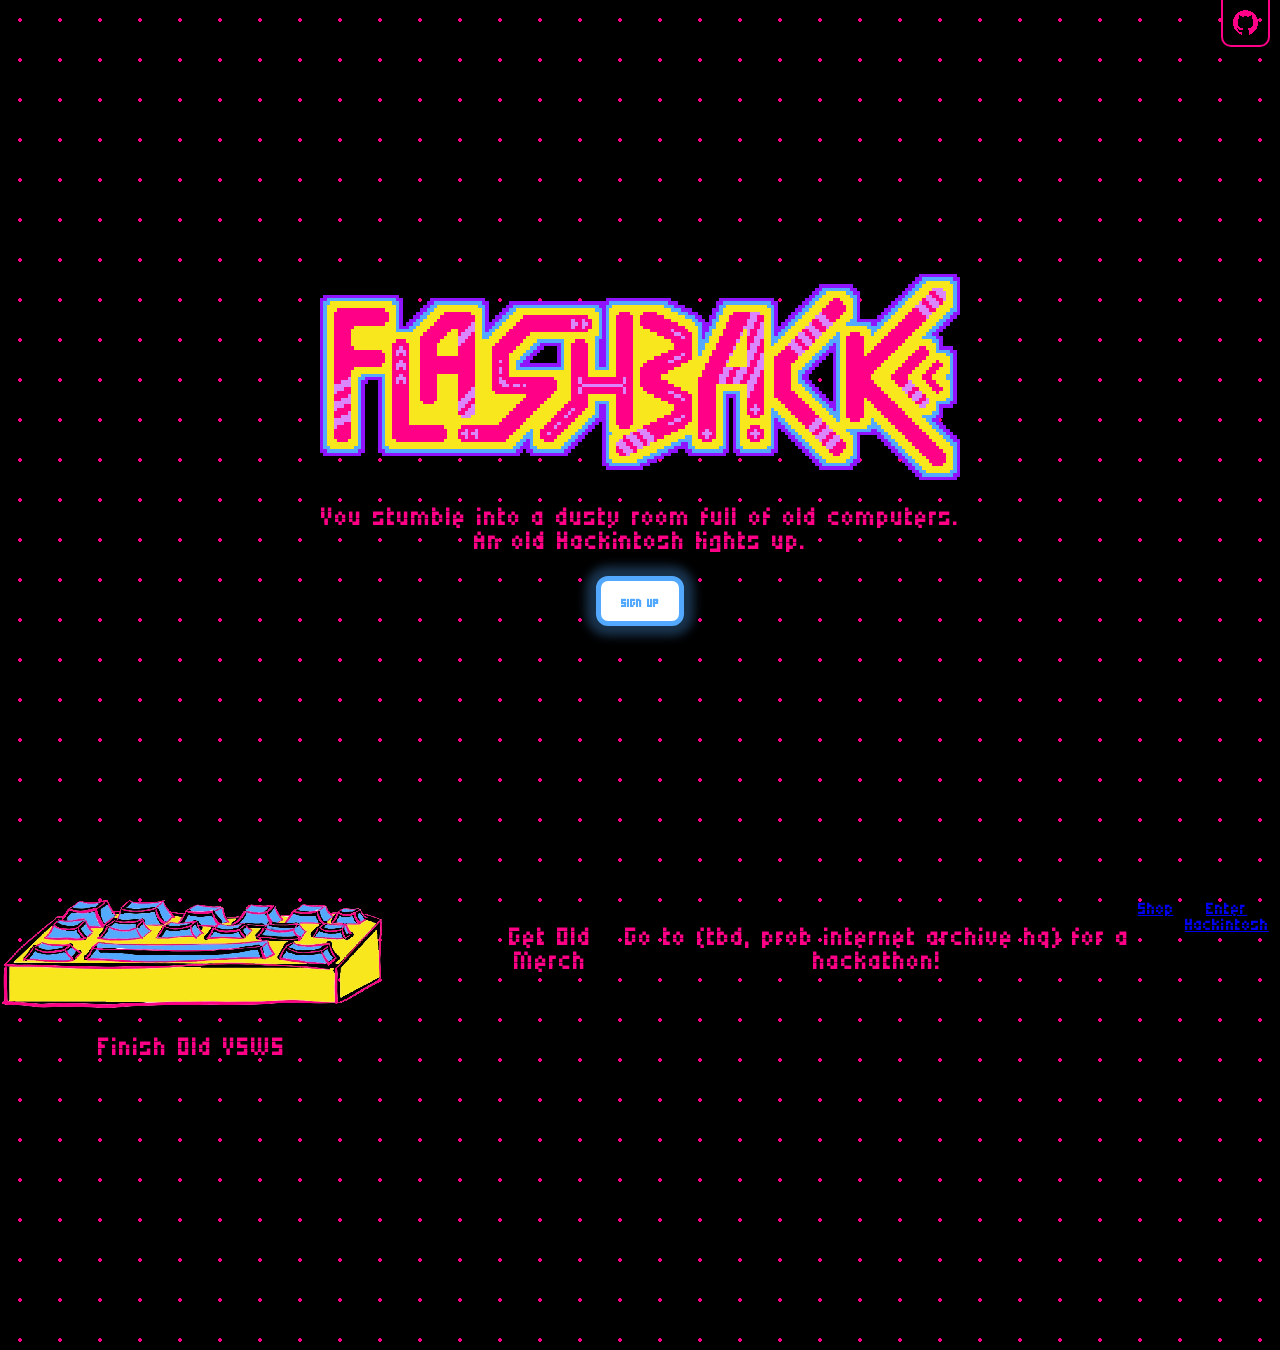
==== index.html @ 57b15956 "touch of reorganizing and shop listing" ====
<!DOCTYPE html>
<html>
	<head>
		<link rel="stylesheet" href="style.css" />
	</head>
	<body>
		<div class="outer-container">
			<div class="container">
				<img src="images/flashback5x.png" class="logo" />
				<p>You stumble into a dusty room full of old computers. An old Hackintosh lights up.</p>
				<button id="signup"><b>Sign Up <i class="fa-solid fa-arrow-right"></i></b></button>
			</div>
			<div class="tab">
				<img src="images/git.png" class="github" />
			</div>
		</div>
		
		<div class="second-container">
			<div class="you-ship">
				<img src="images/Keyboard.png" class="ys-icon" />
				<p>Finish Old YSWS</p>
			</div>
			<div class="we-ship">
				<p>Get Old Merch</p>
			</div>
			<div class="hackathon">
				<p>Go to (tbd, prob internet archive hq) for a hackathon!</p>
			</div>
			<a href="shop.html">Shop</a>
			<a href="timeline.html">Enter Hackintosh</a>
		</div>
	</body>
</html>
---- style.css ----
img {
	image-rendering: pixelated;
	display: block;
}

@font-face {
	font-family: pixel;
	src: url(micro.ttf);
}

html, body {
	height: 100%;
	width: 100%;
}

:root {
	--bright-purple: rgb(144, 19, 254);
	--bright-red: rgb(208, 2, 27);
	--sky-blue: rgb(83, 169, 255);
	--hot-pink: rgb(255, 0, 134);
	--black: rgb(0, 0, 0);
	--high-yellow: rgb(248, 231, 28);
	--brightpurple: 144, 19, 254;
	--brightred: 208, 2, 27;
	--skyblue: 83, 169, 255;
	--hotpink: 255, 0, 134;
	--highyellow: 248, 231, 28;
}

body {
	text-align: center;
	font-family: pixel;
	font-weight: 400;
	font-style: normal;
	color: var(--hot-pink);
	margin: 0px;
	background-size: 40px 40px;
  	background-image: radial-gradient(circle, var(--hot-pink) 2px, var(--black) 2px);
	background-color: #000000;
}

img.logo {
	width: clamp(16px, 50vw, 960px);
}

.container  {
	width: 50%;
	flex-direction: column;
	align-items: center;
}

.outer-container {
	height: 100%;
	display: flex;
	align-content: center;
	justify-content: center; 
	align-items: center;
}
p {
	font-size: clamp(8px, 2vw, 24px);
}

.tab {
	top: 0;
	position: fixed;
	right: 10px;
	border-bottom: 2px solid var(--hot-pink);
  	border-left: 2px solid var(--hot-pink);
  	border-right: 2px solid var(--hot-pink);
  
  	border-bottom-left-radius: 10px;
  	border-bottom-right-radius: 10px;
}

img.github {
	padding: 10px;
	cursor: pointer;
}

button {
	font-family: inherit;
	padding: 12px;
	padding-left: 20px;
	padding-right: 20px;
	border: 5px solid var(--sky-blue);
	border-radius: 12px;
	background-color: white;
	color: var(--sky-blue);
	font-variant: all-petite-caps;
	font-size: clamp(16px, 1vw, 960px);
	-webkit-box-shadow: 0px 0px 10px 10px rgba(var(--skyblue), 0.3);
	-moz-box-shadow: 0px 0px 10px 10px rgba(var(--skyblue), 0.3);
	box-shadow: 0px 0px 10px 10px rgba(var(--skyblue), 0.3);
	cursor: pointer;
}

.second-container {
	height: 50%;
	width: 100%;
	display: flex;
	flex-direction: row;
	flex-wrap: nowrap;
	align-content: center;
	justify-content: center;
}

.you-ship {
	margin-right: 50px;
}

.we-ship {
	margin-left: 50px;
}

.ys-icon {
	width: clamp(16px, 30vw, 960px);
}
.shoplist {
	border: 2px solid var(--hot-pink);
	background: var(--bright-purple);
	border-radius: 25px;
}
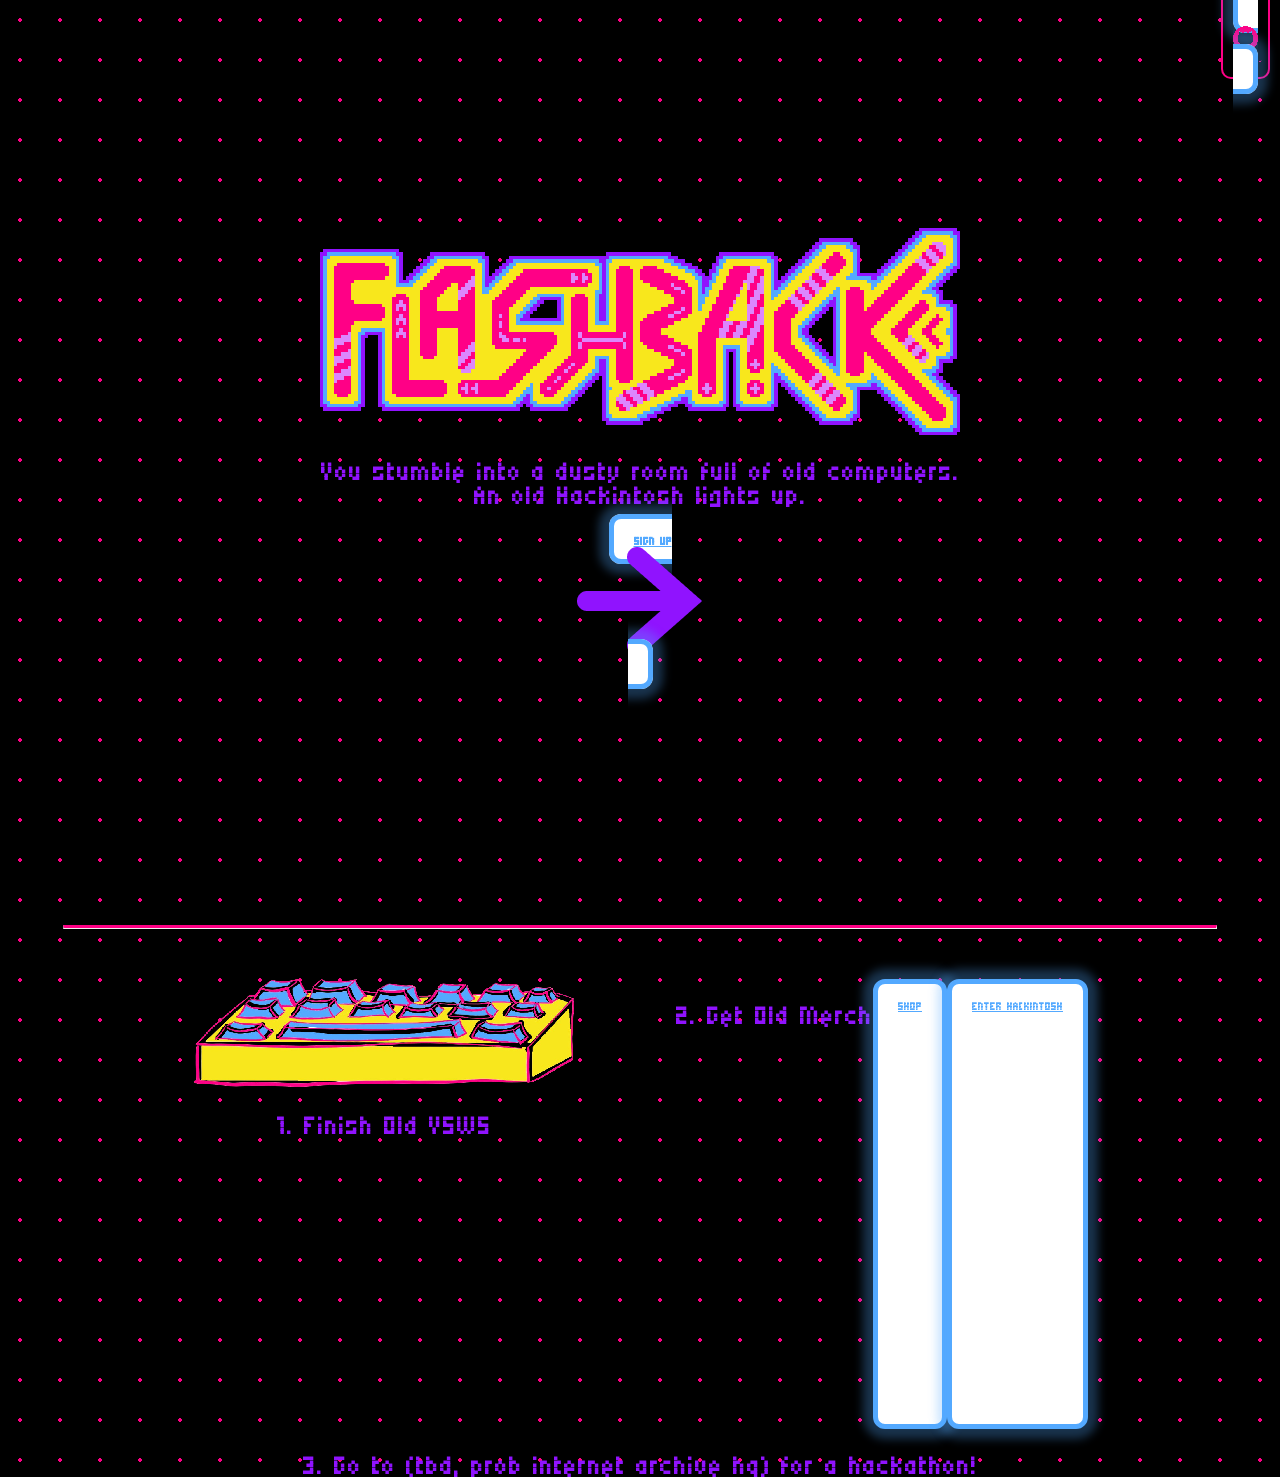
==== commit da2b15dd: "more upgrades mostly style" ====
--- a/index.html
+++ b/index.html
@@ -8,27 +8,30 @@
 			<div class="container">
 				<img src="images/flashback5x.png" class="logo" />
 				<p>You stumble into a dusty room full of old computers. An old Hackintosh lights up.</p>
-				<button id="signup"><b>Sign Up <i class="fa-solid fa-arrow-right"></i></b></button>
+				<a href="main.html" id="signup"><b>Sign Up </b><img src="images/Arrow.png" class="arrow"></a>
 			</div>
 			<div class="tab">
-				<img src="images/git.png" class="github" />
+				<a href="https://github.com/Neya-M/flashback">
+					<img src="images/git.png" class="github"/>
+				</a>
 			</div>
 		</div>
-		
+		<hr class="divider">		
 		<div class="second-container">
 			<div class="you-ship">
 				<img src="images/Keyboard.png" class="ys-icon" />
-				<p>Finish Old YSWS</p>
+				<p>1. Finish Old YSWS</p>
 			</div>
 			<div class="we-ship">
-				<p>Get Old Merch</p>
-			</div>
-			<div class="hackathon">
-				<p>Go to (tbd, prob internet archive hq) for a hackathon!</p>
+				<p>2. Get Old Merch</p>
 			</div>
 			<a href="shop.html">Shop</a>
 			<a href="timeline.html">Enter Hackintosh</a>
 		</div>
+		<div class="hackathon">
+			<p>3. Go to (tbd, prob internet archive hq) for a hackathon!</p>
+		</div>
+
 	</body>
 </html>
 
--- a/style.css
+++ b/style.css
@@ -32,7 +32,7 @@
 	font-family: pixel;
 	font-weight: 400;
 	font-style: normal;
-	color: var(--hot-pink);
+	color: var(--bright-purple);
 	margin: 0px;
 	background-size: 40px 40px;
   	background-image: radial-gradient(circle, var(--hot-pink) 2px, var(--black) 2px);
@@ -77,7 +77,7 @@
 	cursor: pointer;
 }
 
-button {
+a {
 	font-family: inherit;
 	padding: 12px;
 	padding-left: 20px;
@@ -115,8 +115,40 @@
 .ys-icon {
 	width: clamp(16px, 30vw, 960px);
 }
+.shopitem { 
+	border: 2px solid var(--hot-pink); 
+	background: var(--bright-purple); 
+	border-radius: 10px; 
+	color: var(--sky-blue); 
+	width: 70%; 
+	margin: auto;
+}
+.iteminner {
+	margin: auto;
+}
+img {
+	width: clamp(16px, 30vw, 960px);
+	margin: auto;
+}
 .shoplist {
-	border: 2px solid var(--hot-pink);
-	background: var(--bright-purple);
-	border-radius: 25px;
+	display: grid;
+	grid-template-columns: repeat(2, 1fr);
+	gap: 20px;
 }
+.github {
+	width: auto;
+	background: black;
+	border-radius: 0 0 8px 8px;
+}
+.divider {
+	color: var(--hot-pink);
+	width: 90%;
+	border-top-width: 3px;
+	border-top-style: solid;
+	border-top-color: currentcolor;
+	margin-bottom: 50px;
+	margin-top: 25px;
+}
+.arrow {
+	width: auto;
+}
